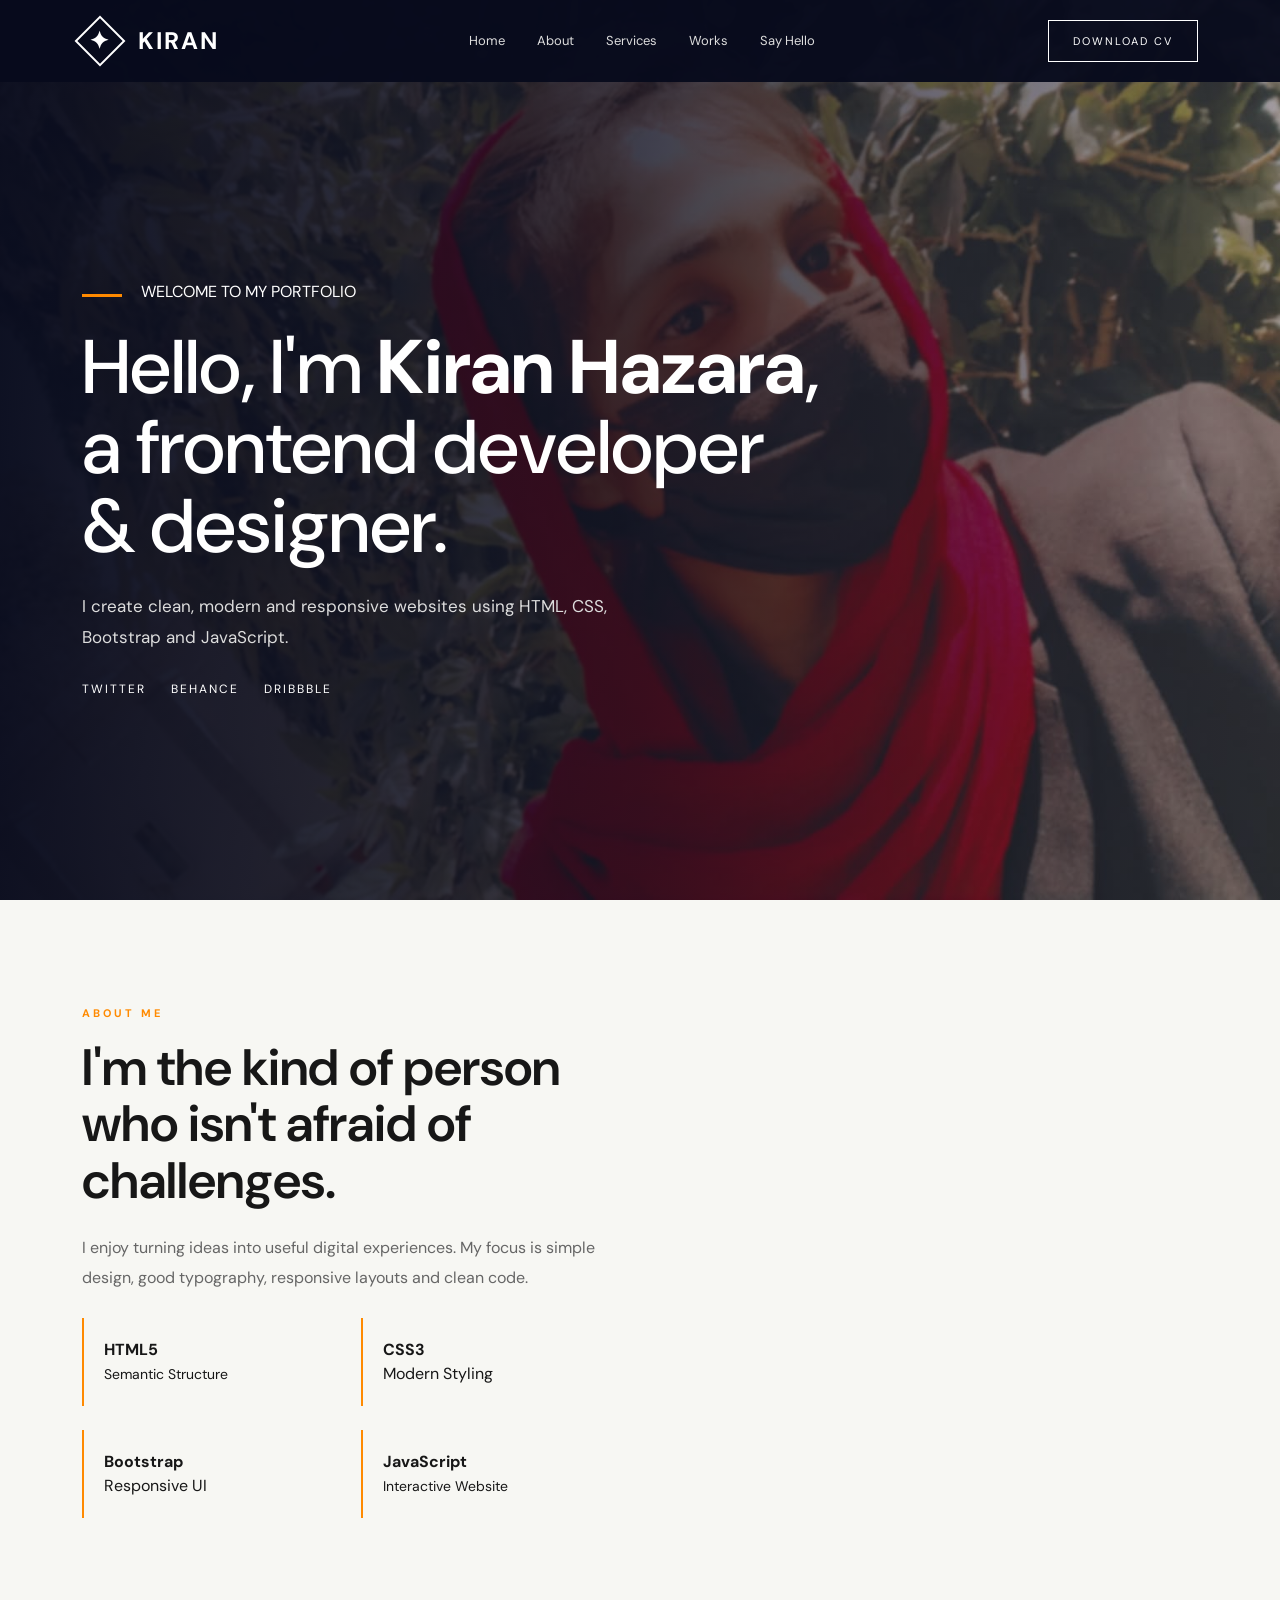
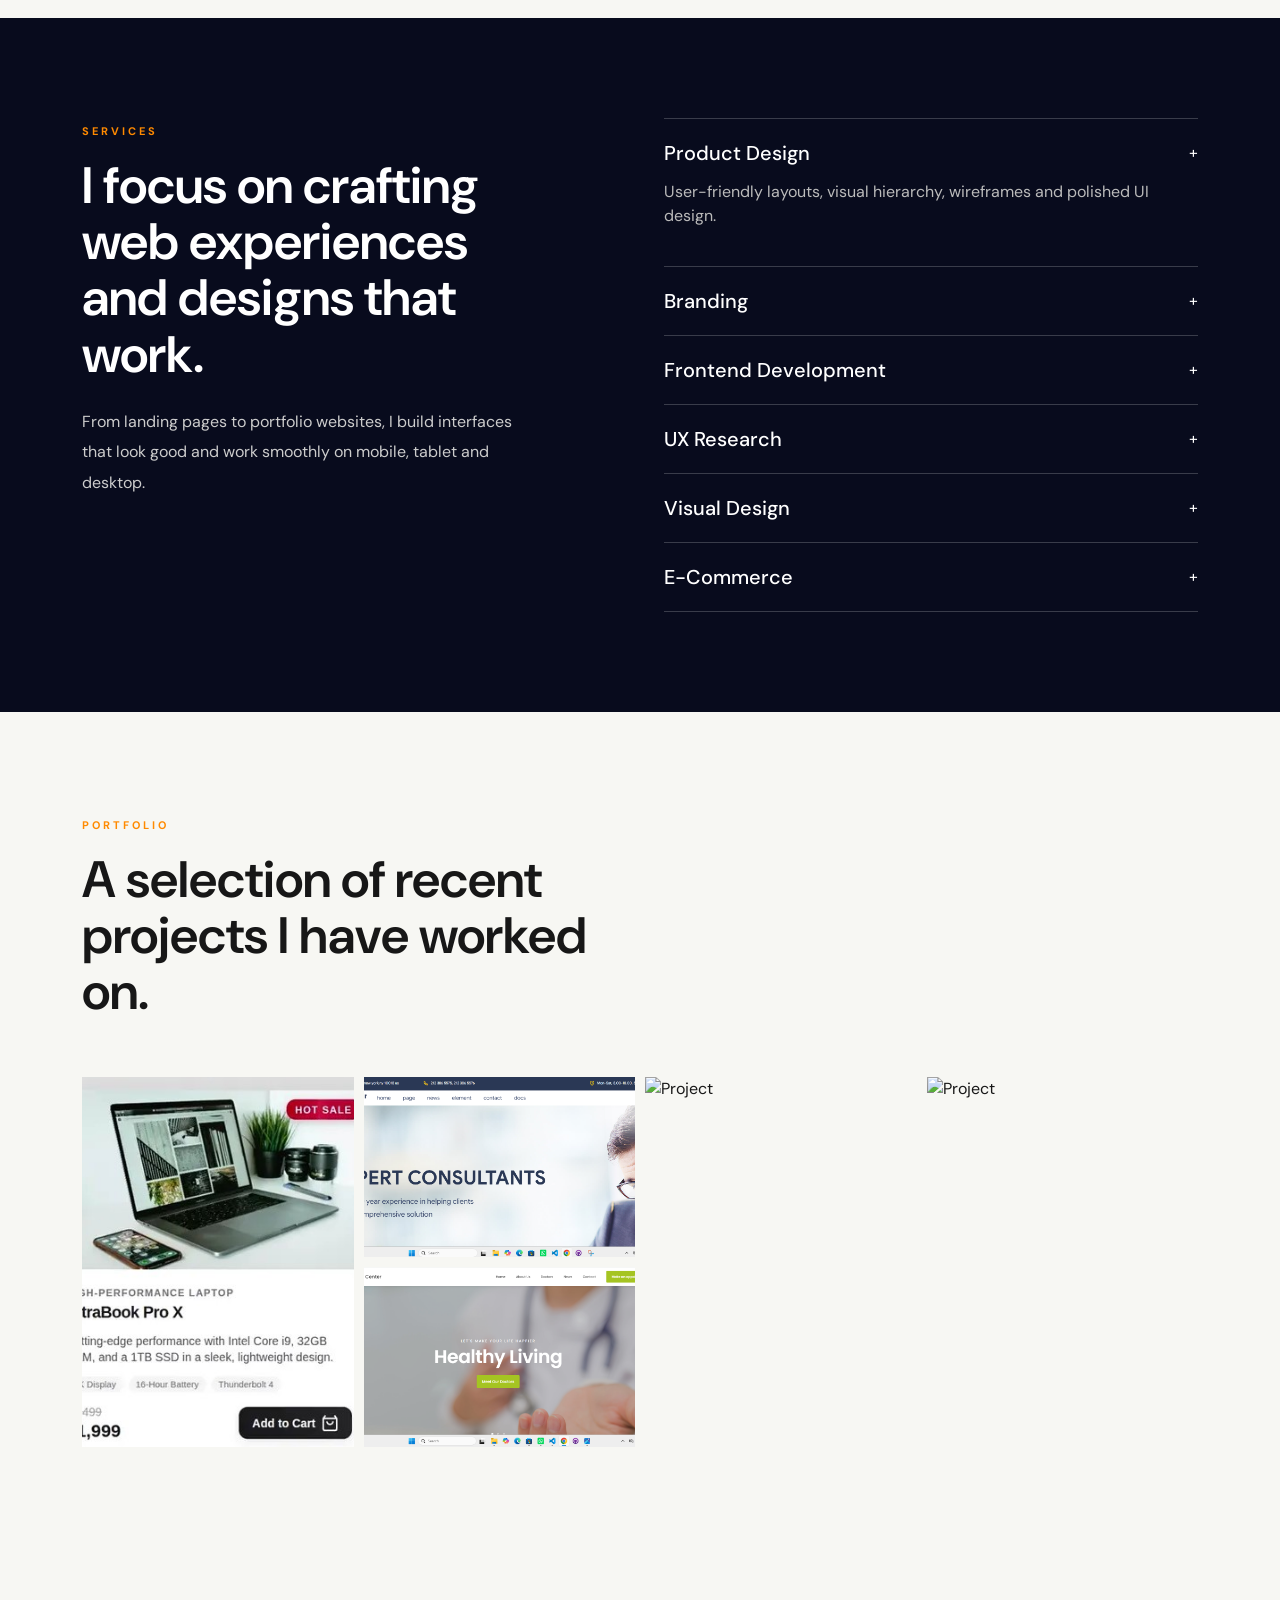
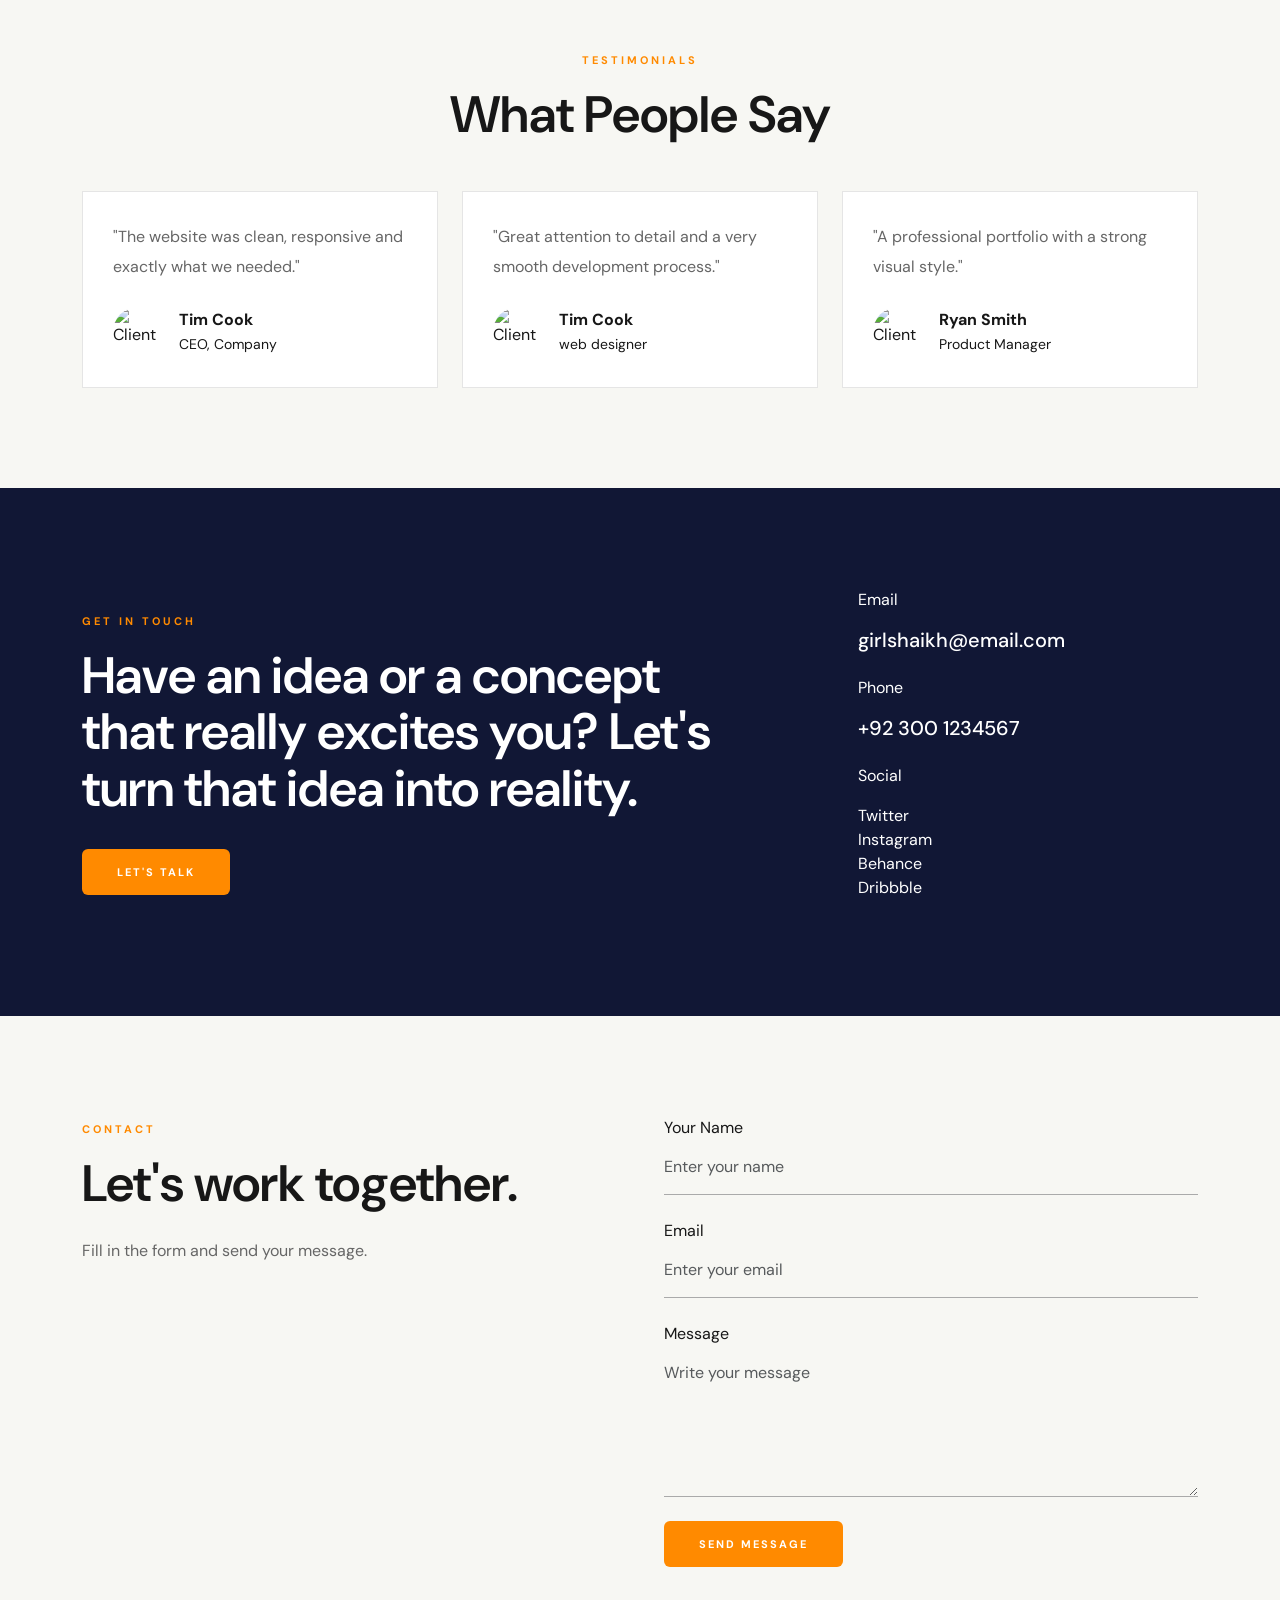
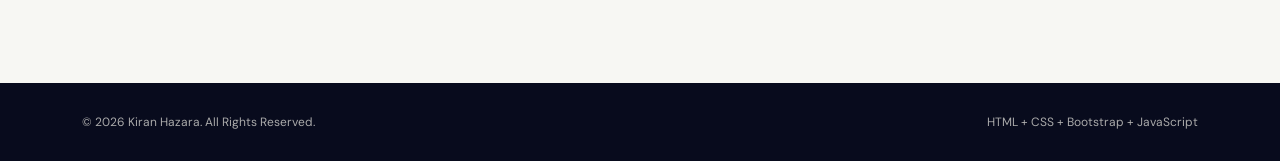
==== portfolio/index.html @ 3509eef3 "filestart" ====
<!DOCTYPE html>
<html lang="en">

<head>
    <meta charset="UTF-8">
    <meta name="viewport" content="width=device-width, initial-scale=1.0">

    <title>Ethos Portfolio</title>

    <!-- Bootstrap CSS -->
    <link rel="stylesheet" href="./bootstrap.min.css">
    <link rel="preconnect" href="https://fonts.googleapis.com">
    <link rel="preconnect" href="https://fonts.gstatic.com" crossorigin>
    <link href="https://fonts.googleapis.com/css2?family=DM+Sans:wght@400;500;600;700&display=swap" rel="stylesheet">
    <link rel="stylesheet" href="./style.css">

</head>

<body>

    <nav class="navbar navbar-expand-lg navbar-dark fixed-top">

        <div class="container">

            <a class="navbar-brand" href="#home">

                <span class="brand-mark">
                    <span>✦</span>
                </span>

                KIRAN

            </a>


            <button class="navbar-toggler" type="button" data-bs-toggle="collapse" data-bs-target="#navbarMenu">

                <span class="navbar-toggler-icon"></span>

            </button>


            <div class="collapse navbar-collapse" id="navbarMenu">

                <ul class="navbar-nav mx-auto">

                    <li class="nav-item">
                        <a class="nav-link" href="#home">
                            Home
                        </a>
                    </li>

                    <li class="nav-item">
                        <a class="nav-link" href="#about">
                            About
                        </a>
                    </li>

                    <li class="nav-item">
                        <a class="nav-link" href="#services">
                            Services
                        </a>
                    </li>

                    <li class="nav-item">
                        <a class="nav-link" href="#works">
                            Works
                        </a>
                    </li>

                    <li class="nav-item">
                        <a class="nav-link" href="#contact">
                            Say Hello
                        </a>
                    </li>

                </ul>


                <a href="#contact" class="nav-btn">
                    DOWNLOAD CV
                </a>

            </div>

        </div>

    </nav>

    <section id="home" class="hero">

        <div class="container hero-content">

            <div class="mb-4">

                <span class="hero-line"></span>

                <span>
                    WELCOME TO MY PORTFOLIO
                </span>

            </div>


            <h1>

                Hello, I'm
                <strong>Kiran Hazara</strong>,

                <br>

                a frontend developer

                <br>

                & designer.

            </h1>


            <p class="hero-text mt-4">

                I create clean, modern and responsive websites
                using HTML, CSS, Bootstrap and JavaScript.

            </p>


            <div class="social-links mt-4">

                <a href="#">
                    TWITTER
                </a>

                <a href="#">
                    BEHANCE
                </a>

                <a href="#">
                    DRIBBBLE
                </a>

            </div>

        </div>

    </section>

    <section id="about">

        <div class="container">

            <div class="row align-items-center g-5">


                <div class="col-lg-6">

                    <span class="small-title">
                        About Me
                    </span>


                    <h2 class="section-title mt-3">

                        I'm the kind of person
                        who isn't afraid of
                        challenges.

                    </h2>


                    <p class="section-text mt-4">

                        I enjoy turning ideas into useful
                        digital experiences. My focus is
                        simple design, good typography,
                        responsive layouts and clean code.

                    </p>


                    <div class="row mt-4">

                        <div class="col-6">

                            <div class="skill-box">

                                <strong>
                                    HTML5
                                </strong>

                                <br>

                                <small>
                                    Semantic Structure
                                </small>

                            </div>

                        </div>


                        <div class="col-6">

                            <div class="skill-box">

                                <strong>
                                    CSS3
                                </strong>

                                <br>

                                <span>
                                    Modern Styling
                                </span>

                            </div>

                        </div>


                        <div class="col-6 mt-4">

                            <div class="skill-box">

                                <strong>
                                    Bootstrap
                                </strong>

                                <br>

                                <span>
                                    Responsive UI
                                </span>

                            </div>

                        </div>


                        <div class="col-6 mt-4">

                            <div class="skill-box">

                                <strong>
                                    JavaScript
                                </strong>

                                <br>

                                <small>
                                    Interactive Website
                                </small>

                            </div>

                        </div>

                    </div>

                </div>


                <div class="col-lg-6">

                    <div class="about-image"></div>

                </div>

            </div>

        </div>

    </section>

    <section id="services" class="dark-section">

        <div class="container">

            <div class="row g-5">


                <div class="col-lg-5">

                    <span class="small-title">
                        Services
                    </span>


                    <h2 class="section-title mt-3">

                        I focus on crafting
                        web experiences
                        and designs that work.

                    </h2>


                    <p class="section-text mt-4">

                        From landing pages to portfolio
                        websites, I build interfaces that
                        look good and work smoothly on
                        mobile, tablet and desktop.

                    </p>

                </div>



                <div class="col-lg-6 offset-lg-1">

                    <div class="service-list">


                        <div class="service active">

                            <div class="d-flex justify-content-between">

                                <h5>
                                    Product Design
                                </h5>

                                <span>
                                    +
                                </span>

                            </div>


                            <p>

                                User-friendly layouts,
                                visual hierarchy,
                                wireframes and polished
                                UI design.

                            </p>

                        </div>



                        <div class="service">

                            <div class="d-flex justify-content-between">

                                <h5>
                                    Branding
                                </h5>

                                <span>
                                    +
                                </span>

                            </div>


                            <p>

                                Simple visual identity,
                                typography and design
                                systems.

                            </p>

                        </div>



                        <div class="service">

                            <div class="d-flex justify-content-between">

                                <h5>
                                    Frontend Development
                                </h5>

                                <span>
                                    +
                                </span>

                            </div>


                            <p>

                                Responsive websites using
                                HTML5, CSS3, Bootstrap
                                and JavaScript.

                            </p>

                        </div>



                        <div class="service">

                            <div class="d-flex justify-content-between">

                                <h5>
                                    UX Research
                                </h5>

                                <span>
                                    +
                                </span>

                            </div>


                            <p>

                                User-focused decisions
                                that make websites easier
                                to use.

                            </p>

                        </div>



                        <div class="service">

                            <div class="d-flex justify-content-between">

                                <h5>
                                    Visual Design
                                </h5>

                                <span>
                                    +
                                </span>

                            </div>


                            <p>

                                Modern layouts, typography,
                                spacing and visual details.

                            </p>

                        </div>



                        <div class="service">

                            <div class="d-flex justify-content-between">

                                <h5>
                                    E-Commerce
                                </h5>

                                <span>
                                    +
                                </span>

                            </div>


                            <p>

                                Clean product grids,
                                cards, buttons and
                                shopping interfaces.

                            </p>

                        </div>


                    </div>

                </div>

            </div>

        </div>

    </section>

    <section id="works">

        <div class="container">


            <div class="row mb-5">

                <div class="col-lg-6">

                    <span class="small-title">
                        Portfolio
                    </span>


                    <h2 class="section-title mt-3">

                        A selection of recent
                        projects I have worked on.

                    </h2>

                </div>

            </div>



            <div class="portfolio-grid">


                <div class="portfolio-item">

                    <img src="./images/laptop.jpg"
                        alt="Project">

                    <div class="portfolio-overlay">

                        <div>

                            <small>
                                WEB DESIGN
                            </small>

                        </div>

                    </div>

                </div>



                <div class="portfolio-item">

  <img src="./images/Screenshot 2026-08-10 004317.png" alt="Project">

                    <div class="portfolio-overlay">

                        <div>

                            <small>
                                  WEB DESIGN
                            </small>


                        </div>

                    </div>

                </div>



                <div class="portfolio-item">

                    <img src="https://images.unsplash.com/photo-1559028012-481c04fa702d?auto=format&fit=crop&w=900&q=85"
                        alt="Project">

                    <div class="portfolio-overlay">

                        <div>

                            <small>
                                 WEB DESIGN
                            </small>

                        </div>

                    </div>

                </div>



                <div class="portfolio-item">

                    <img src="https://images.unsplash.com/photo-1497215842964-222b430dc094?auto=format&fit=crop&w=900&q=85"
                        alt="Project">

                    <div class="portfolio-overlay">

                        <div>

                            <small>
                                DEVELOPMENT
                            </small>

                        </div>

                    </div>

                </div>



                <div class="portfolio-item">

                    <img src="./images/Screenshot 2026-08-10 002126.png"
                        alt="Project">

                    <div class="portfolio-overlay">

                        <div>

                            <small>
                                PRODUCT DESIGN
                            </small>

                        </div>

                    </div>

                </div>


            </div>

        </div>

    </section>


    <section>

        <div class="container">

            <div class="text-center mb-5">

                <span class="small-title">
                    Testimonials
                </span>

                <h2 class="section-title mt-3">
                    What People Say
                </h2>

            </div>


            <div class="row g-4">


                <div class="col-lg-4">

                    <div class="testimonial">

                        <p class="section-text">

                            "The website was clean,
                            responsive and exactly
                            what we needed."

                        </p>


                        <div class="d-flex align-items-center gap-3 mt-4">

                            <img class="avatar" src="https://i.pravatar.cc/100?img=12" alt="Client">

                            <div>

                                <strong>
                                    Tim Cook
                                </strong>

                                <br>

                                <small>
                                    CEO, Company
                                </small>

                            </div>

                        </div>

                    </div>

                </div>



                <div class="col-lg-4">

                    <div class="testimonial">

                        <p class="section-text">

                            "Great attention to
                            detail and a very smooth
                            development process."

                        </p>


                        <div class="d-flex align-items-center gap-3 mt-4">

                            <img class="avatar" src="https://i.pravatar.cc/100?img=32" alt="Client">

                            <div>

                                <strong>
                                    Tim Cook
                                </strong>

                                <br>

                                <small>
                                    web designer
                                </small>

                            </div>

                        </div>

                    </div>

                </div>



                <div class="col-lg-4">

                    <div class="testimonial">

                        <p class="section-text">

                            "A professional portfolio
                            with a strong visual style."

                        </p>


                        <div class="d-flex align-items-center gap-3 mt-4">

                            <img class="avatar" src="https://i.pravatar.cc/100?img=45" alt="Client">

                            <div>

                                <strong>
                                    Ryan Smith
                                </strong>

                                <br>

                                <small>
                                    Product Manager
                                </small>

                            </div>

                        </div>

                    </div>

                </div>


            </div>

        </div>

    </section>


    <section class="cta">

        <div class="container">

            <div class="row align-items-center g-5">


                <div class="col-lg-7">

                    <span class="small-title">
                        Get In Touch
                    </span>


                    <h2 class="section-title mt-3">

                        Have an idea or a concept
                        that really excites you?

                        Let's turn that idea
                        into reality.

                    </h2>


                    <a href="#contact" class="btn orange-btn mt-4">

                        LET'S TALK

                    </a>

                </div>



                <div class="col-lg-4 offset-lg-1">

                    <p>
                        Email
                    </p>

                    <h5>
                        girlshaikh@email.com
                    </h5>


                    <p class="mt-4">
                        Phone
                    </p>

                    <h5>
                        +92 300 1234567
                    </h5>


                    <p class="mt-4">
                        Social
                    </p>

                    <p>
                        Twitter
                        <br>
                        Instagram
                        <br>
                        Behance
                        <br>
                        Dribbble
                    </p>

                </div>

            </div>

        </div>

    </section>

    <section id="contact">

        <div class="container">

            <div class="row g-5">


                <div class="col-lg-5">

                    <span class="small-title">
                        Contact
                    </span>


                    <h2 class="section-title mt-3">

                        Let's work together.

                    </h2>


                    <p class="section-text mt-4">

                        Fill in the form and
                        send your message.

                    </p>

                </div>



                <div class="col-lg-6 offset-lg-1">


                    <form id="contactForm">


                        <div class="mb-4">

                            <label>
                                Your Name
                            </label>

                            <input type="text" class="form-control" placeholder="Enter your name" required>

                        </div>



                        <div class="mb-4">

                            <label>
                                Email
                            </label>

                            <input type="email" class="form-control" placeholder="Enter your email" required>

                        </div>



                        <div class="mb-4">

                            <label>
                                Message
                            </label>

                            <textarea class="form-control" rows="5" placeholder="Write your message"
                                required></textarea>

                        </div>



                        <button type="submit" class="btn orange-btn">

                            SEND MESSAGE

                        </button>


                        <div id="formMessage" class="mt-3"></div>


                    </form>

                </div>


            </div>

        </div>

    </section>

    <footer>

        <div class="container">

            <div class="d-flex
                    flex-column
                    flex-md-row
                    justify-content-between
                    gap-2">

                <span>
                    © 2026 Kiran Hazara.
                    All Rights Reserved.
                </span>

                <span>
                    HTML + CSS + Bootstrap + JavaScript
                </span>

            </div>

        </div>

    </footer>
    <button id="topButton">
        ↑
    </button>

    <script src="./bootstrap.bundle.js"></script>
</body>

</html>
---- portfolio/style.css ----
html {
            scroll-behavior: smooth;
        }

        body {
            font-family: "DM Sans", sans-serif;
            background: #f7f7f3;
            color: #171717;
        }

        a {
            text-decoration: none;
        }

        img {
            max-width: 100%;
            display: block;
        }

        :root {
            --dark: #080b1d;
            --dark2: #111735;
            --light: #f7f7f3;
            --orange: #ff8a00;
        }

        .navbar {
            background: rgba(8, 11, 29, 0.96);
            padding: 18px 0;
        }

        .navbar-brand {
            color: white !important;
            font-size: 24px;
            font-weight: 700;
            letter-spacing: 2px;
        }

        .brand-mark {
            width: 36px;
            height: 36px;
            border: 2px solid white;
            display: inline-flex;
            align-items: center;
            justify-content: center;
            transform: rotate(45deg);
            margin-right: 12px;
        }

        .brand-mark span {
            transform: rotate(-45deg);
        }

        .nav-link {
            color: #ddd !important;
            font-size: 13px;
            margin: 0 8px;
            transition: 0.3s;
        }

        .nav-link:hover {
            color: var(--orange) !important;
        }

        .nav-btn {
            border: 1px solid white;
            color: white;
            padding: 12px 24px;
            font-size: 11px;
            letter-spacing: 2px;
        }

        .nav-btn:hover {
            background: white;
            color: black;
        }

        .hero {
            min-height: 100vh;

            background:
                linear-gradient(
                    90deg,
                    rgba(8, 11, 29, 0.97),
                    rgba(8, 11, 29, 0.75),
                    rgba(8, 11, 29, 0.30)
                ),
                url("./images/back.jpg");

            background-size: cover;
            background-position: center;

            display: flex;
            align-items: center;

            color: white;
        }

        .hero-content {
            padding-top: 80px;
        }

        .hero-line {
            width: 40px;
            height: 3px;
            background: var(--orange);
            display: inline-block;
            margin-right: 15px;
        }

        .hero h1 {
            font-size: clamp(42px, 6vw, 76px);
            line-height: 1.05;
            font-weight: 500;
        }

        .hero h1 strong {
            font-weight: 700;
        }

        .hero-text {
            max-width: 600px;
            color: #ddd;
            line-height: 1.8;
            font-size: 17px;
        }

        .social-links a {
            color: white;
            font-size: 12px;
            letter-spacing: 2px;
            margin-right: 20px;
        }

        .social-links a:hover {
            color: var(--orange);
        }

        section {
            padding: 100px 0;
        }

        .small-title {
            color: var(--orange);
            text-transform: uppercase;
            letter-spacing: 3px;
            font-size: 11px;
            font-weight: 700;
        }

        .section-title {
            font-size: clamp(35px, 4vw, 55px);
            line-height: 1.1;
            font-weight: 600;
        }

        .section-text {
            color: #666;
            line-height: 1.9;
        }

        .dark-section {
            background: var(--dark);
            color: white;
        }

        .dark-section .section-text {
            color: #ccc;
        }

        .about-image {
            min-height: 430px;

            background:
                url("./images/cute.jpg");

            background-size: cover;
            background-position: normal;
        }

        .skill-box {
            padding: 20px;
            border-left: 2px solid var(--orange);
        }

        .service-list {
            border-top: 1px solid rgba(255,255,255,0.2);
        }

        .service {
            padding: 22px 0;
            border-bottom: 1px solid rgba(255,255,255,0.2);
            cursor: pointer;
        }

        .service h5 {
            margin: 0;
        }

        .service p {
            display: none;
            color: #bbb;
            max-width: 600px;
            margin-top: 15px;
        }

        .service.active p {
            display: block;
        }

        .portfolio-grid {
            display: grid;
            grid-template-columns: repeat(4, 1fr);
            grid-auto-rows: 180px;
            gap: 10px;
        }

        .portfolio-item {
            position: relative;
            overflow: hidden;
            cursor: pointer;
        }

        .portfolio-item img {
            width: 100%;
            height: 100%;
            object-fit: cover;
            transition: 0.5s;
        }

        .portfolio-item:hover img {
            transform: scale(1.08);
        }

        .portfolio-overlay {
            position: absolute;
            inset: 0;
            background: rgba(8, 11, 29, 0.8);

            display: flex;
            align-items: flex-end;

            padding: 20px;

            color: white;

            opacity: 0;
            transition: 0.3s;
        }

        .portfolio-item:hover .portfolio-overlay {
            opacity: 1;
        }

        .portfolio-item:nth-child(1) {
            grid-row: span 2;
        }

        .portfolio-item:nth-child(4) {
            grid-row: span 2;
        }

        .testimonial {
            background: white;
            padding: 30px;
            height: 100%;
            border: 1px solid #e5e5e5;
        }

        .avatar {
            width: 50px;
            height: 50px;
            border-radius: 50%;
            object-fit: cover;
        }

        .cta {
            background: var(--dark2);
            color: white;
        }

        .orange-btn {
            background: var(--orange);
            color: white;
            border: none;

            padding: 15px 35px;

            letter-spacing: 2px;
            font-size: 11px;
            font-weight: 700;
        }

        .orange-btn:hover {
            background: #ff9d2e;
            color: white;
        }

        .form-control {
            border: none;
            border-bottom: 1px solid #aaa;
            border-radius: 0;

            background: transparent;

            padding: 15px 0;

            box-shadow: none !important;
        }

        .form-control:focus {
            border-color: var(--orange);
        }

        footer {
            background: var(--dark);
            color: #aaa;
            padding: 30px 0;
            font-size: 12px;
        }

        #topButton {
            position: fixed;

            right: 25px;
            bottom: 25px;

            width: 45px;
            height: 45px;

            border: none;
            border-radius: 50%;

            background: var(--orange);
            color: white;

            display: none;

            z-index: 999;
        }


        @media (max-width: 991px) {

            .portfolio-grid {
                grid-template-columns: repeat(2, 1fr);
            }

        }


        @media (max-width: 575px) {

            section {
                padding: 70px 0;
            }

            .hero h1 {
                font-size: 43px;
            }

            .hero-text {
                font-size: 15px;
            }

            .portfolio-grid {
                grid-template-columns: 1fr;
                grid-auto-rows: 250px;
            }

            .portfolio-item:nth-child(1),
            .portfolio-item:nth-child(4) {
                grid-row: span 1;
            }

            .about-image {
                min-height: 320px;
            }

        }
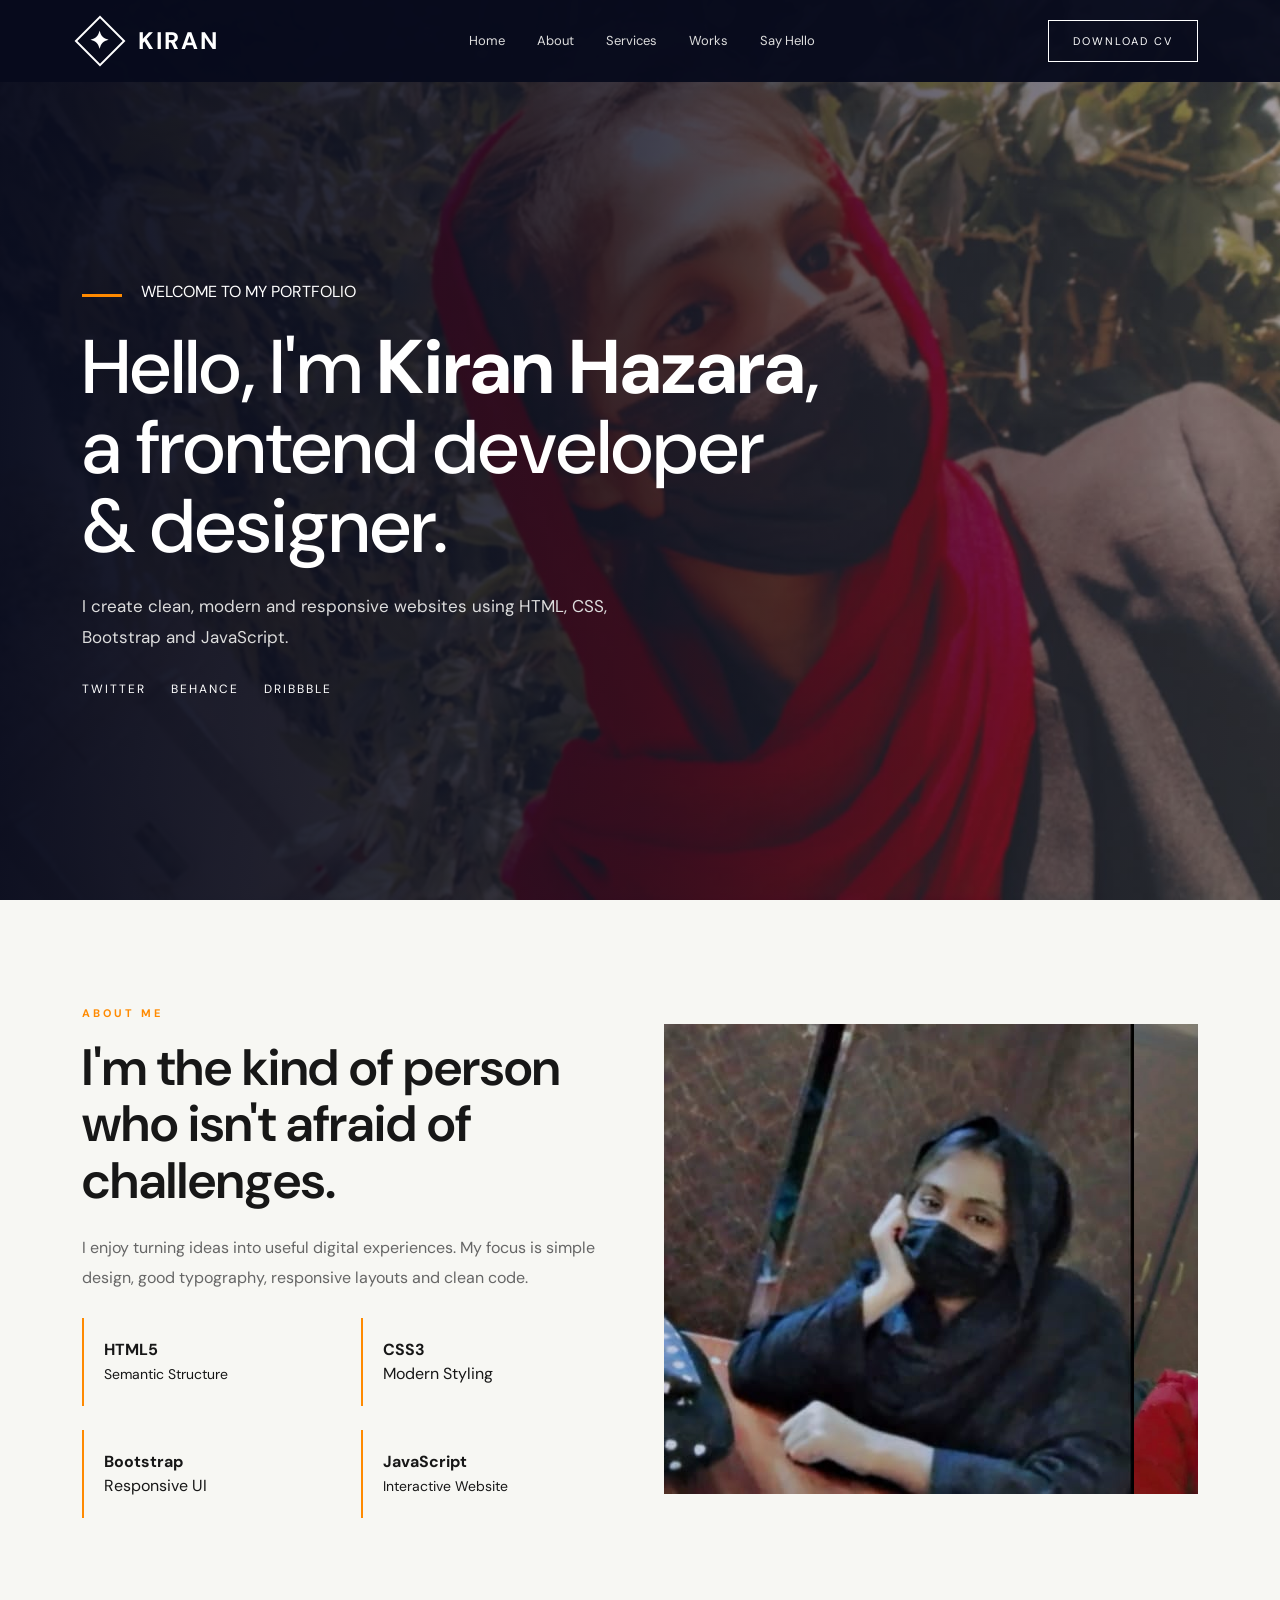
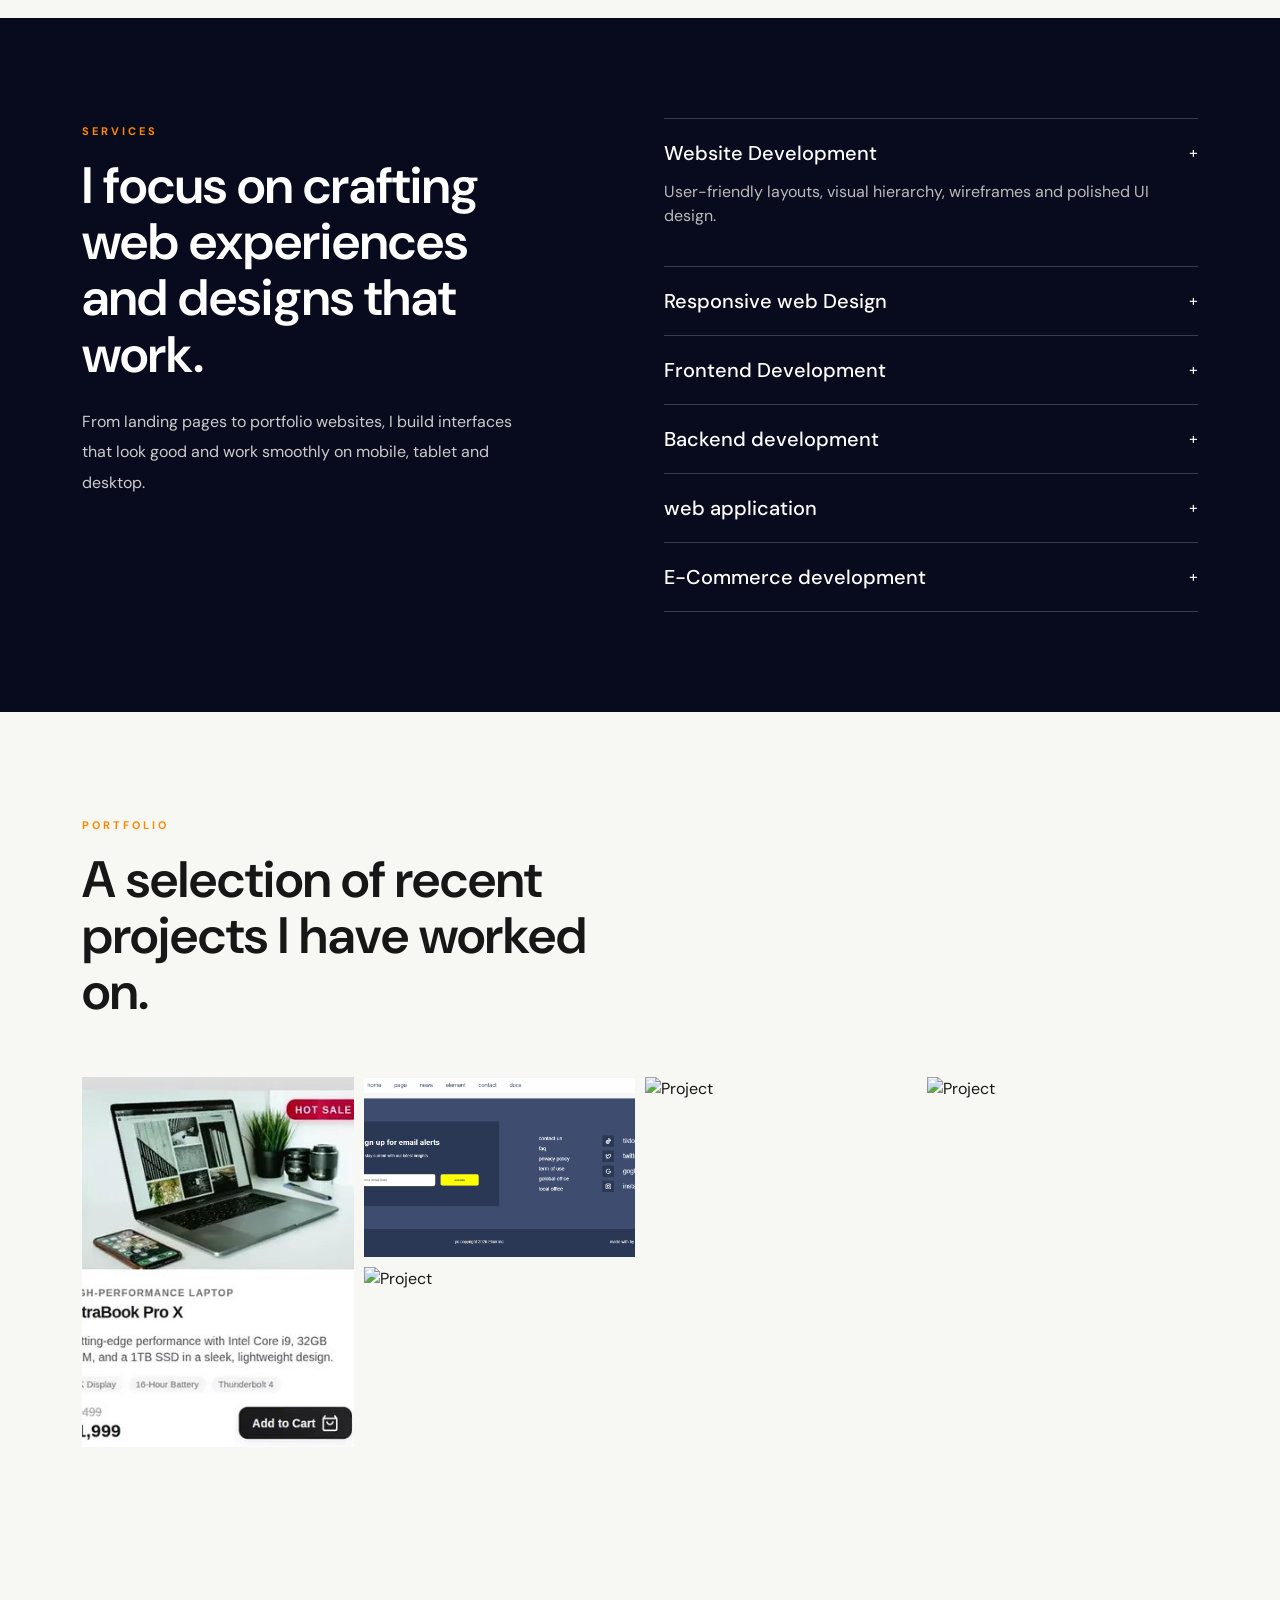
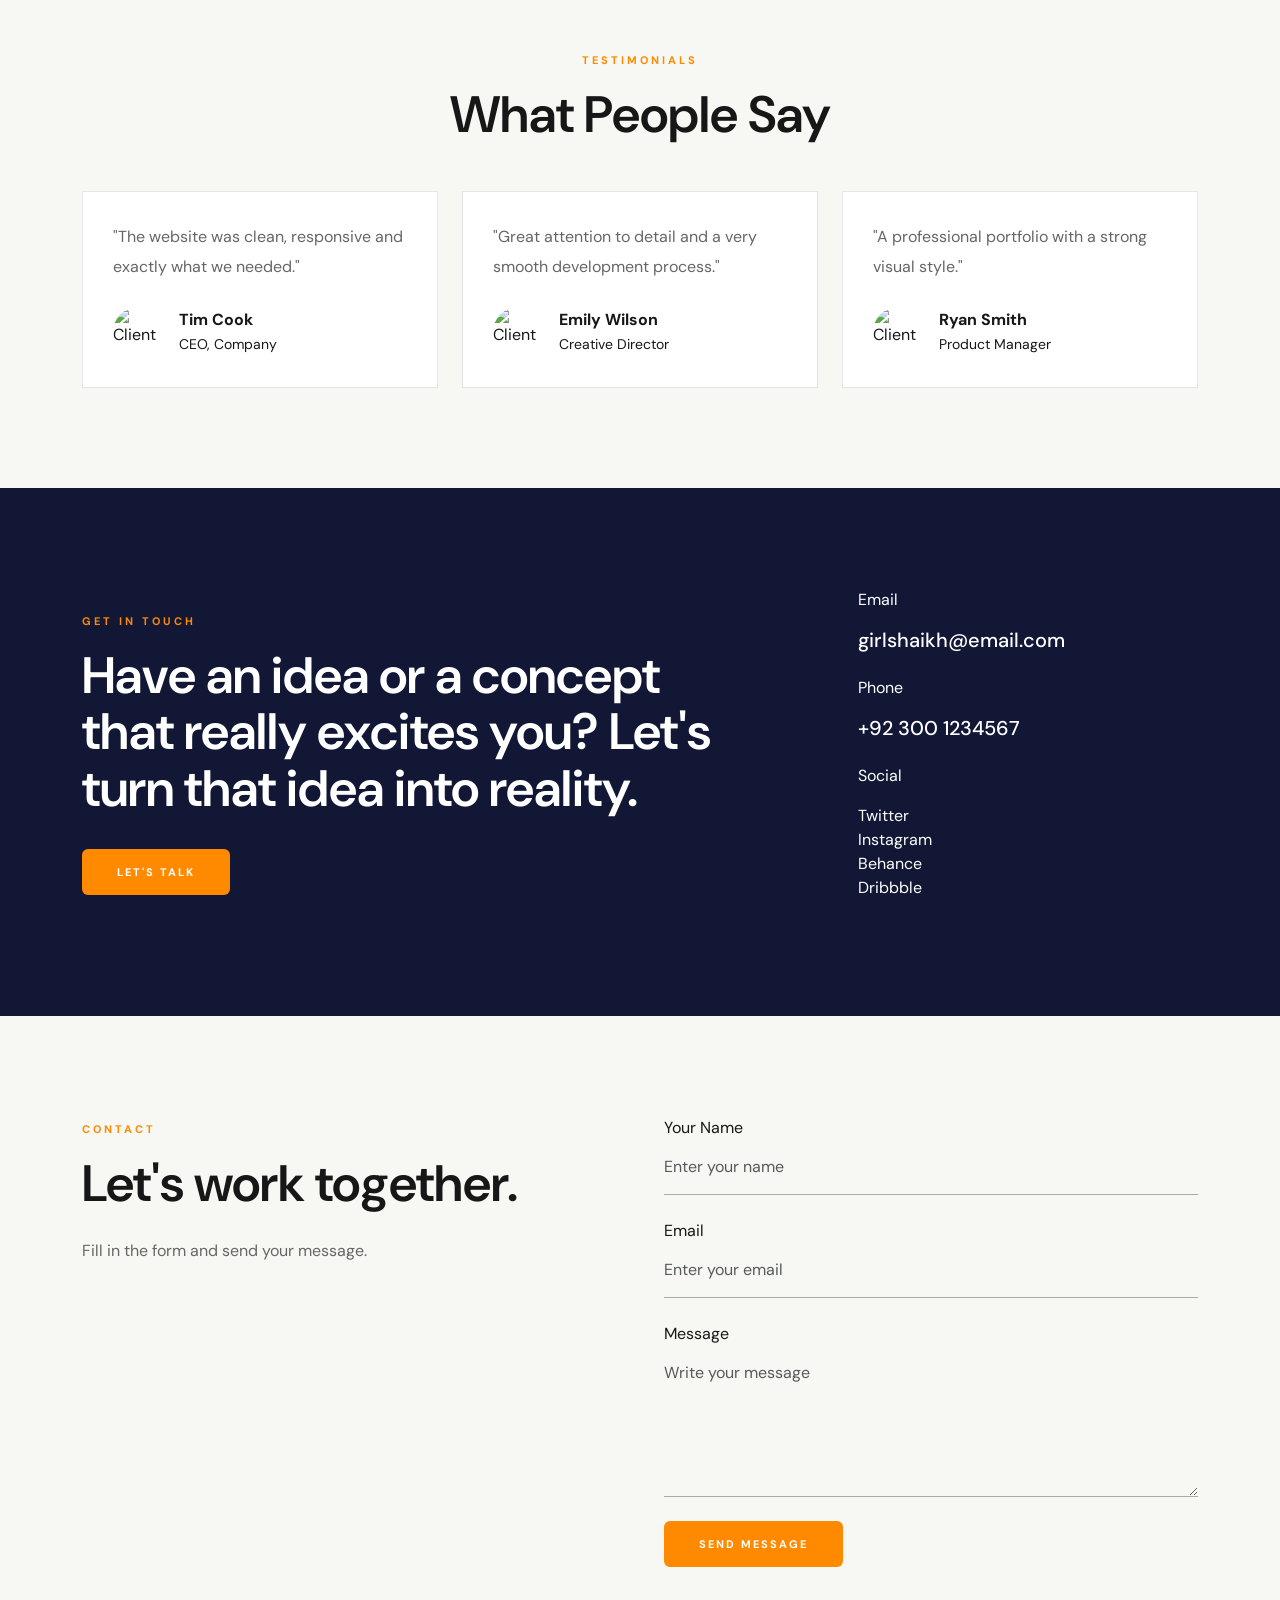
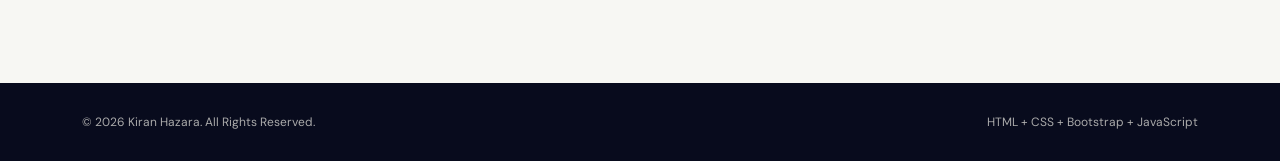
==== commit 3986eb96: "filetogo" ====
--- a/portfolio/index.html
+++ b/portfolio/index.html
@@ -263,7 +263,9 @@
 
                 <div class="col-lg-6">
 
-                    <div class="about-image"></div>
+                    <div class="about-image">
+                        <img src="./images/WhatsApp Image 2026-08-09 at 5.09.34 AM.jpeg" alt="">
+                    </div>
 
                 </div>
 
@@ -319,7 +321,7 @@
                             <div class="d-flex justify-content-between">
 
                                 <h5>
-                                    Product Design
+                                    Website Development
                                 </h5>
 
                                 <span>
@@ -347,7 +349,7 @@
                             <div class="d-flex justify-content-between">
 
                                 <h5>
-                                    Branding
+                                    Responsive web Design
                                 </h5>
 
                                 <span>
@@ -401,7 +403,7 @@
                             <div class="d-flex justify-content-between">
 
                                 <h5>
-                                    UX Research
+                                    Backend development
                                 </h5>
 
                                 <span>
@@ -428,7 +430,7 @@
                             <div class="d-flex justify-content-between">
 
                                 <h5>
-                                    Visual Design
+                                    web application
                                 </h5>
 
                                 <span>
@@ -454,7 +456,7 @@
                             <div class="d-flex justify-content-between">
 
                                 <h5>
-                                    E-Commerce
+                                    E-Commerce development
                                 </h5>
 
                                 <span>
@@ -528,6 +530,10 @@
                                 WEB DESIGN
                             </small>
 
+                            <h5>
+                                Creative Building
+                            </h5>
+
                         </div>
 
                     </div>
@@ -538,16 +544,19 @@
 
                 <div class="portfolio-item">
 
-  <img src="./images/Screenshot 2026-08-10 004317.png" alt="Project">
+  <img src="./images/Screenshot 2026-08-10 000541.png" alt="Project">
 
                     <div class="portfolio-overlay">
 
                         <div>
 
                             <small>
-                                  WEB DESIGN
+                                BRANDING
                             </small>
 
+                            <h5>
+                                Modern Architecture
+                            </h5>
 
                         </div>
 
@@ -567,8 +576,12 @@
                         <div>
 
                             <small>
-                                 WEB DESIGN
+                                UI DESIGN
                             </small>
+
+                            <h5>
+                                Digital Product
+                            </h5>
 
                         </div>
 
@@ -591,6 +604,10 @@
                                 DEVELOPMENT
                             </small>
 
+                            <h5>
+                                Creative Studio
+                            </h5>
+
                         </div>
 
                     </div>
@@ -601,7 +618,7 @@
 
                 <div class="portfolio-item">
 
-                    <img src="./images/Screenshot 2026-08-10 002126.png"
+                    <img src="https://images.unsplash.com/photo-1497366811353-6870744d04b2?auto=format&fit=crop&w=900&q=85"
                         alt="Project">
 
                     <div class="portfolio-overlay">
@@ -612,6 +629,10 @@
                                 PRODUCT DESIGN
                             </small>
 
+                            <h5>
+                                Minimal Workspace
+                            </h5>
+
                         </div>
 
                     </div>
@@ -705,13 +726,13 @@
                             <div>
 
                                 <strong>
-                                    Tim Cook
+                                    Emily Wilson
                                 </strong>
 
                                 <br>
 
                                 <small>
-                                    web designer
+                                    Creative Director
                                 </small>
 
                             </div>
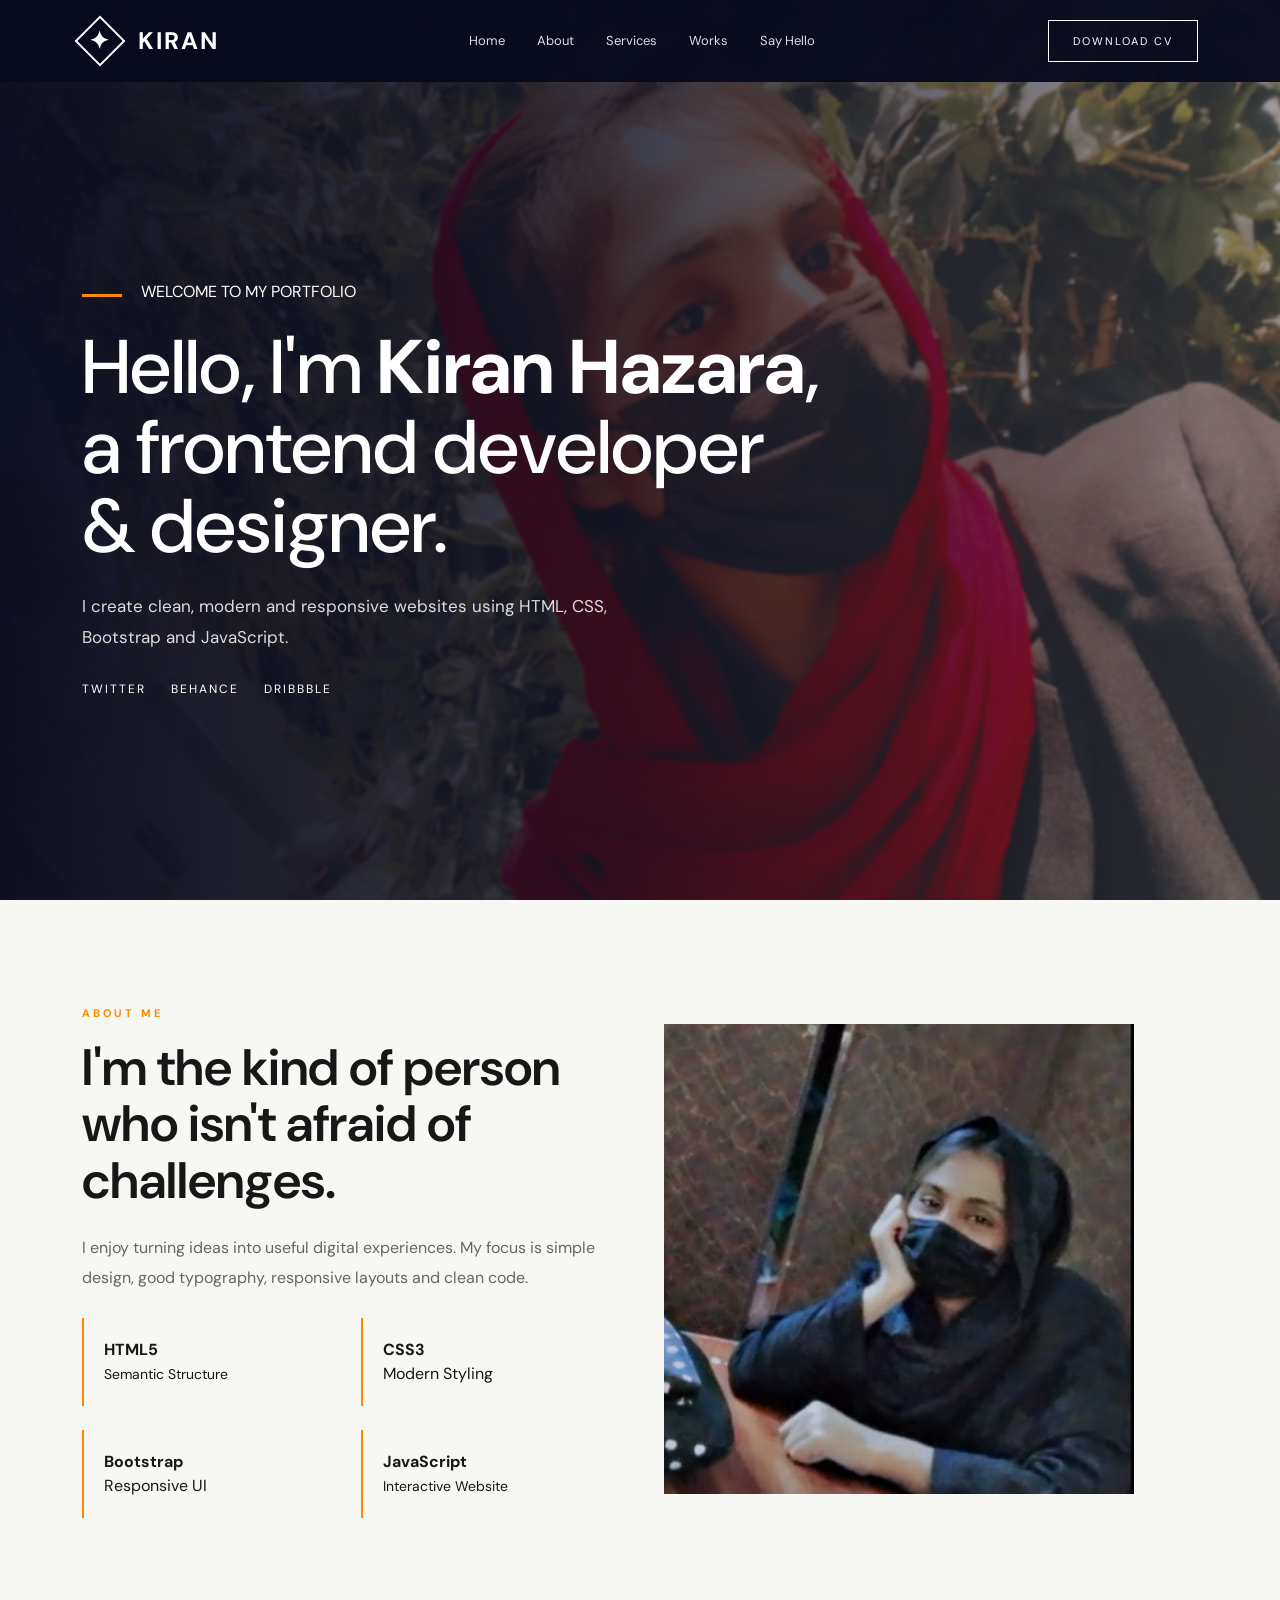
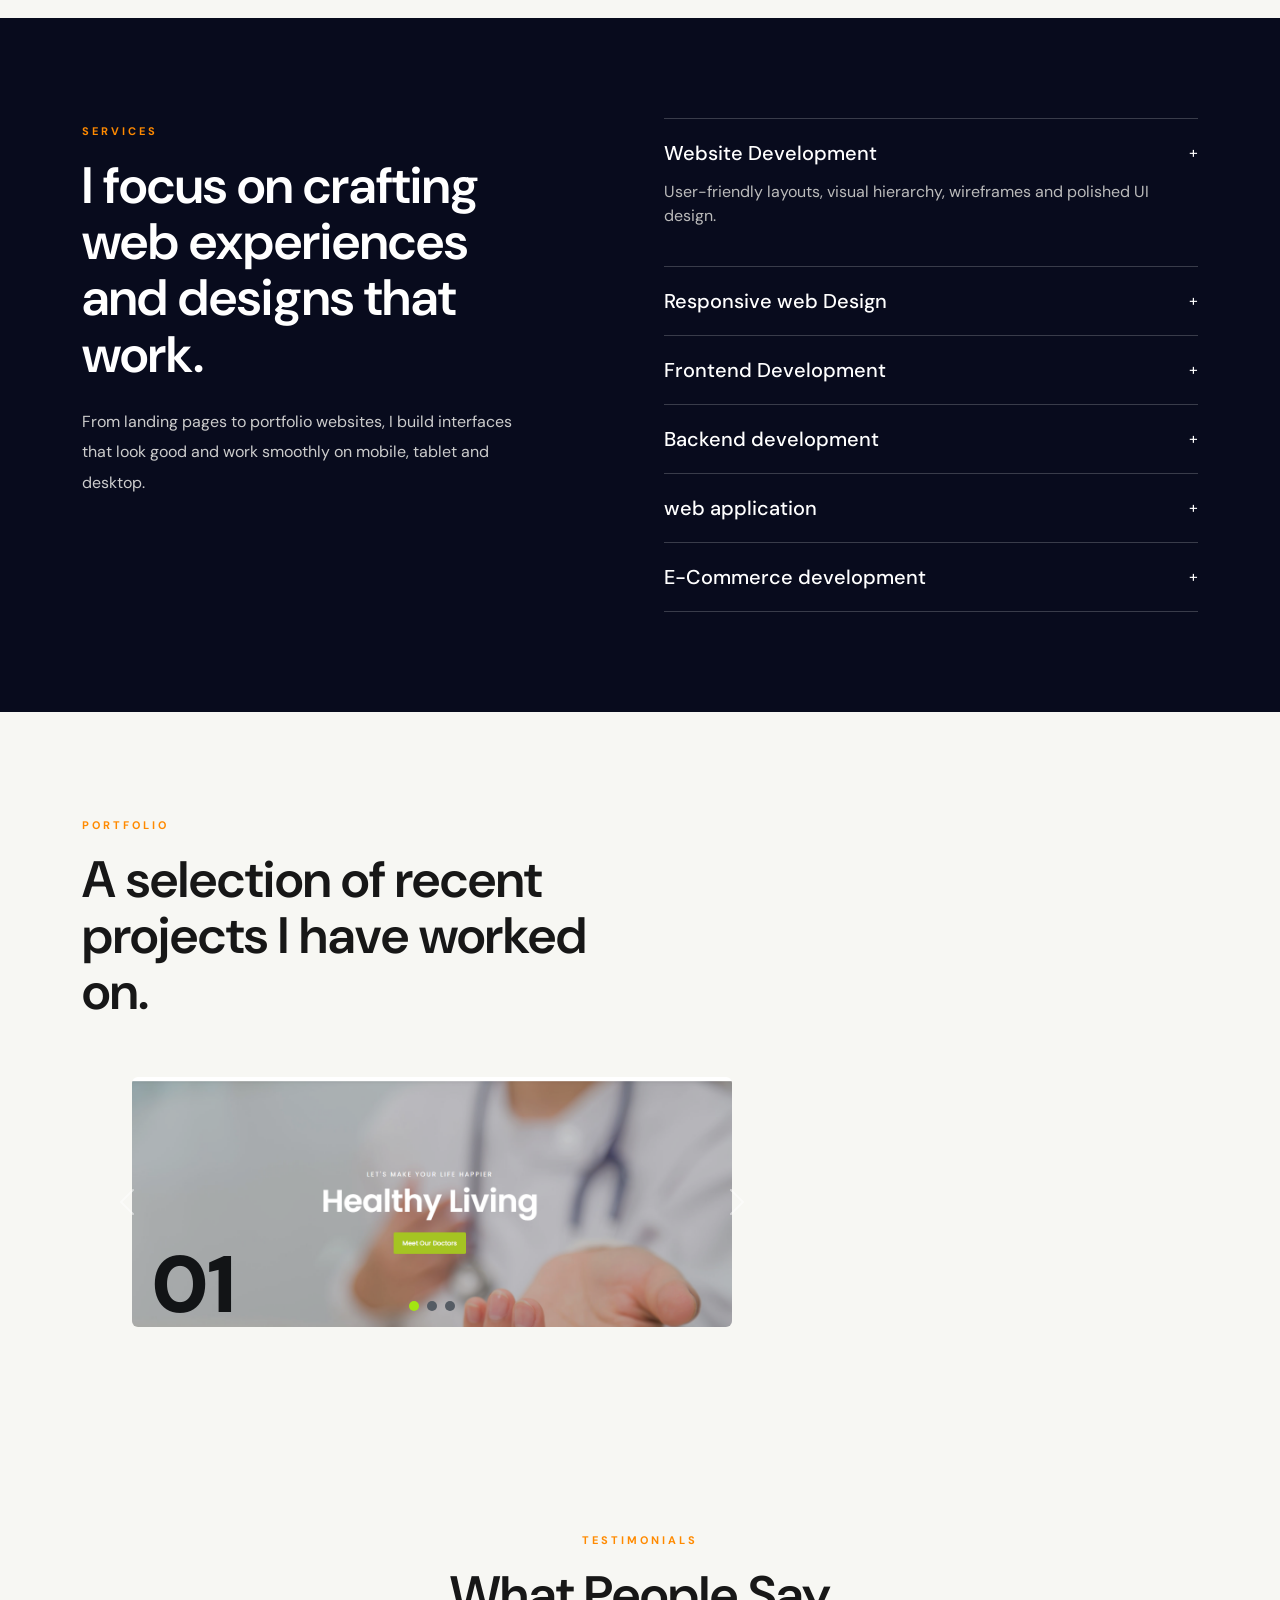
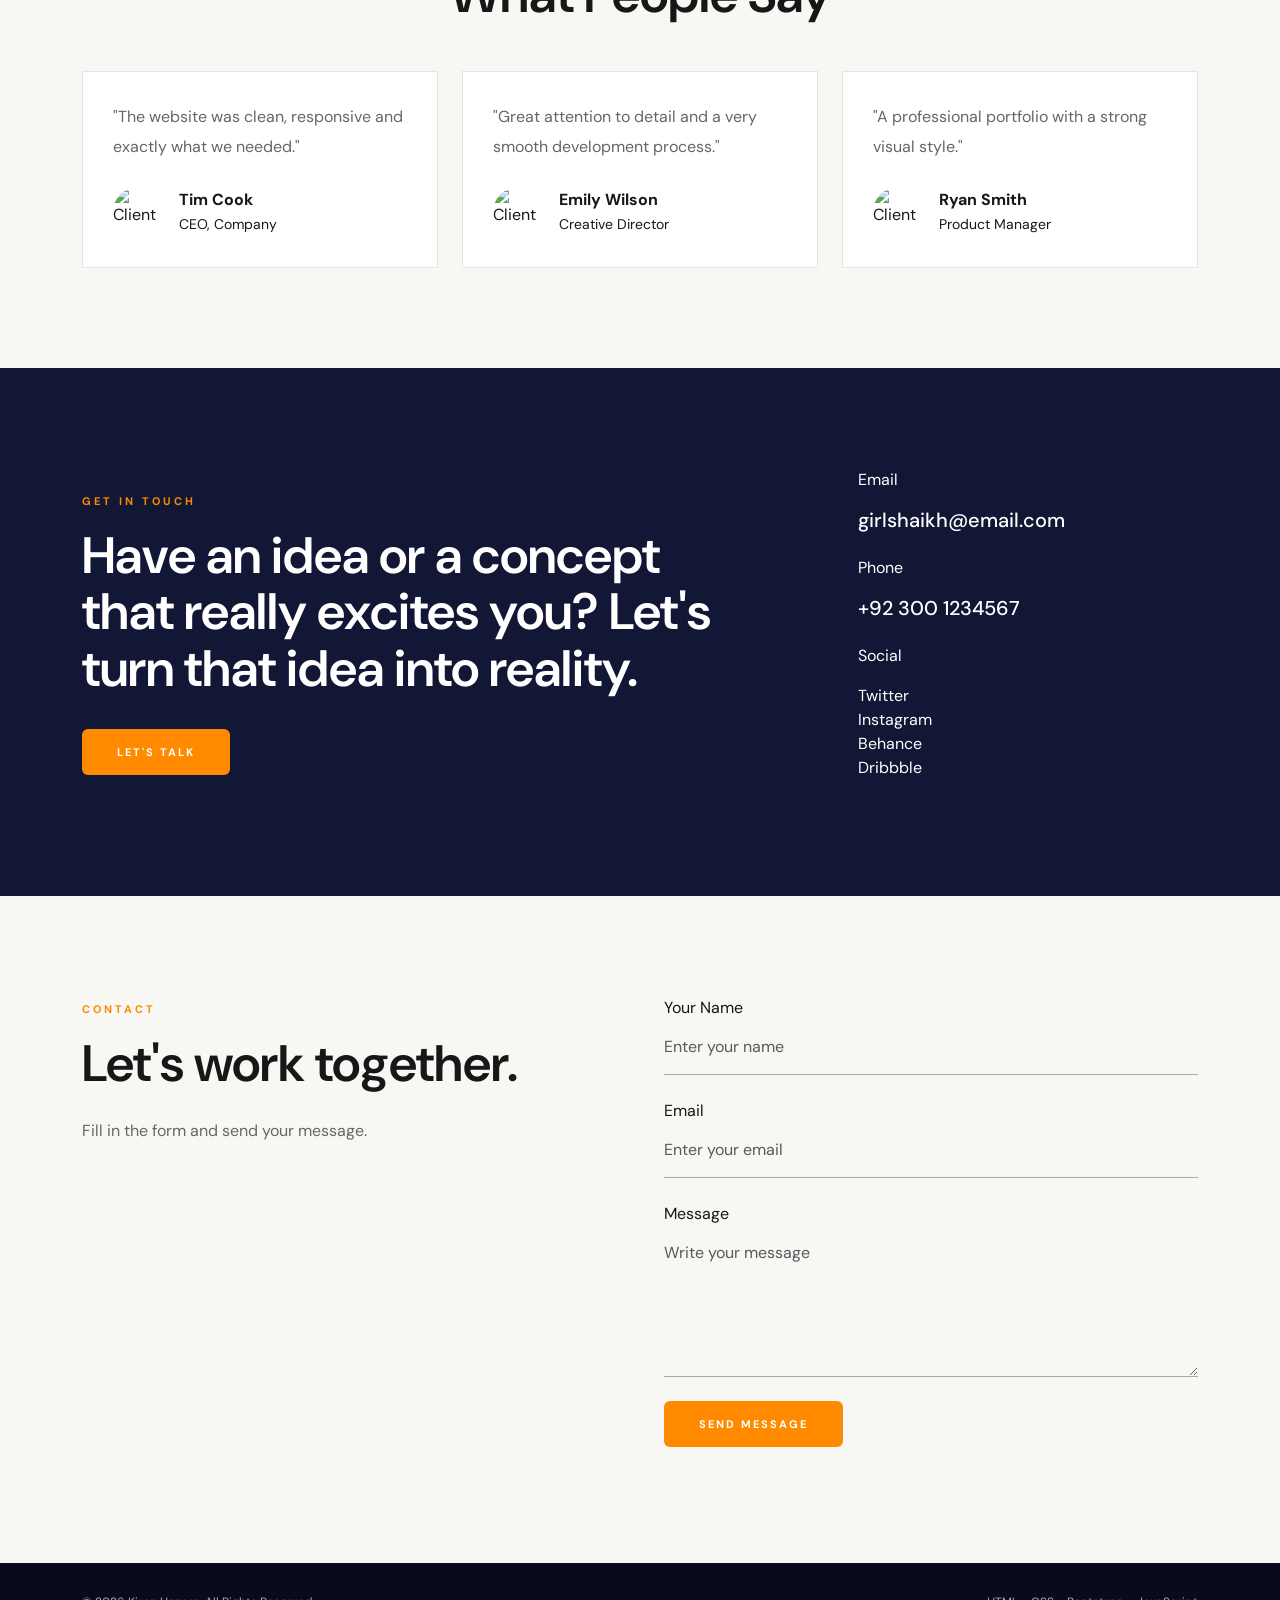
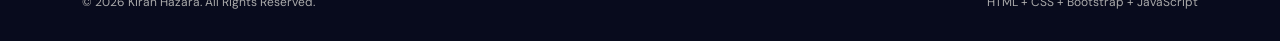
==== commit e4b38530: "saved saved" ====
--- a/portfolio/index.html
+++ b/portfolio/index.html
@@ -177,8 +177,6 @@
                         responsive layouts and clean code.
 
                     </p>
-
-
                     <div class="row mt-4">
 
                         <div class="col-6">
@@ -514,134 +512,55 @@
 
 
 
-            <div class="portfolio-grid">
-
-
-                <div class="portfolio-item">
-
-                    <img src="./images/laptop.jpg"
-                        alt="Project">
-
-                    <div class="portfolio-overlay">
-
-                        <div>
-
-                            <small>
-                                WEB DESIGN
-                            </small>
-
-                            <h5>
-                                Creative Building
-                            </h5>
-
-                        </div>
-
-                    </div>
-
-                </div>
-
-
-
-                <div class="portfolio-item">
-
-  <img src="./images/Screenshot 2026-08-10 000541.png" alt="Project">
-
-                    <div class="portfolio-overlay">
-
-                        <div>
-
-                            <small>
-                                BRANDING
-                            </small>
-
-                            <h5>
-                                Modern Architecture
-                            </h5>
-
-                        </div>
-
-                    </div>
-
-                </div>
-
-
-
-                <div class="portfolio-item">
-
-                    <img src="https://images.unsplash.com/photo-1559028012-481c04fa702d?auto=format&fit=crop&w=900&q=85"
-                        alt="Project">
-
-                    <div class="portfolio-overlay">
-
-                        <div>
-
-                            <small>
-                                UI DESIGN
-                            </small>
-
-                            <h5>
-                                Digital Product
-                            </h5>
-
-                        </div>
-
-                    </div>
-
-                </div>
-
-
-
-                <div class="portfolio-item">
-
-                    <img src="https://images.unsplash.com/photo-1497215842964-222b430dc094?auto=format&fit=crop&w=900&q=85"
-                        alt="Project">
-
-                    <div class="portfolio-overlay">
-
-                        <div>
-
-                            <small>
-                                DEVELOPMENT
-                            </small>
-
-                            <h5>
-                                Creative Studio
-                            </h5>
-
-                        </div>
-
-                    </div>
-
-                </div>
-
-
-
-                <div class="portfolio-item">
-
-                    <img src="https://images.unsplash.com/photo-1497366811353-6870744d04b2?auto=format&fit=crop&w=900&q=85"
-                        alt="Project">
-
-                    <div class="portfolio-overlay">
-
-                        <div>
-
-                            <small>
-                                PRODUCT DESIGN
-                            </small>
-
-                            <h5>
-                                Minimal Workspace
-                            </h5>
-
-                        </div>
-
-                    </div>
-
-                </div>
-
-
-            </div>
-
+            
+<div class="carousel-wrapper">
+    <!-- Bootstrap Carousel Component -->
+    <div id="mySiteCarousel" class="carousel slide" data-bs-ride="carousel">
+        
+        <!-- Bottom Dots Indicators -->
+        <div class="carousel-indicators">
+            <button type="button" data-bs-target="#mySiteCarousel" data-bs-slide-to="0" class="active" aria-current="true" aria-label="Slide 1"></button>
+            <button type="button" data-bs-target="#mySiteCarousel" data-bs-slide-to="1" aria-label="Slide 2"></button>
+            <button type="button" data-bs-target="#mySiteCarousel" data-bs-slide-to="2" aria-label="Slide 3"></button>
+        </div>
+
+        <!-- Carousel Slides -->
+        <div class="carousel-inner">
+            
+            <!-- SLIDE 1 (Active) -->
+            <div class="carousel-item active">
+                <!-- Anchor Link wrapping the slide contents -->
+                <a href="https://your-website.com" target="_blank" class="d-block custom-slide-height text-decoration-none">
+                    <img src="./images/medilab.png" alt="Slide 1">
+                    <span class="slide-number-overlay">01</span>
+                </a>
+            </div>
+
+            <!-- SLIDE 2 -->
+            <div class="carousel-item">
+                <a href="https://your-website.com" target="_blank" class="d-block custom-slide-height text-decoration-none">
+                    <img src="./images/elixir.png" alt="Slide 2">
+                    <span class="slide-number-overlay">02</span>
+                </a>
+            </div>
+
+            <!-- SLIDE 3 -->
+          
+
+        </div>
+
+        <!-- Left and Right Edge Navigation Arrows -->
+        <button class="carousel-control-prev" type="button" data-bs-target="#mySiteCarousel" data-bs-slide="prev">
+            <span class="carousel-control-prev-icon" aria-hidden="true"></span>
+            <span class="visually-hidden">Previous</span>
+        </button>
+        <button class="carousel-control-next" type="button" data-bs-target="#mySiteCarousel" data-bs-slide="next">
+            <span class="carousel-control-next-icon" aria-hidden="true"></span>
+            <span class="visually-hidden">Next</span>
+        </button>
+
+    </div>
+</div>
         </div>
 
     </section>
--- a/portfolio/style.css
+++ b/portfolio/style.css
@@ -170,10 +170,6 @@
 
         .about-image {
             min-height: 430px;
-
-            background:
-                url("./images/cute.jpg");
-
             background-size: cover;
             background-position: normal;
         }
@@ -377,4 +373,58 @@
                 min-height: 320px;
             }
 
+        }
+
+        /* Wraps the carousel to set a nice width */
+        .carousel-wrapper {
+            width: 700px;
+            max-width: 100%;
+            padding: 0 50px; /* Space on sides for arrows */
+        }
+
+        /* Set a fixed height for the slide area */
+        .custom-slide-height {
+            height: 250px;
+            overflow: hidden;
+            border-radius: 6px;
+            position: relative;
+        }
+
+        /* Forces the slide image to cover the entire area perfectly */
+        .custom-slide-height img {
+            width: 100%;
+            height: 100%;
+            object-fit: cover;
+        }
+
+        /* Positions the custom "01" number label in the bottom left corner */
+        .slide-number-overlay {
+            position: absolute;
+            left: 20px;
+            bottom: 10px;
+            font-size: 80px;
+            font-weight: 900;
+            color: #121416; /* Dark color text */
+            line-height: 0.8;
+            z-index: 10;
+        }
+
+        /* Adjusts arrow buttons to sit on the outside edges just like your screenshot */
+        .carousel-control-prev { left: -50px; }
+        .carousel-control-next { right: -50px; }
+
+        /* Style the bottom tracking dots to match the design */
+        .carousel-indicators [data-bs-target] {
+            width: 10px;
+            height: 10px;
+            border-radius: 50%;
+            background-color: #555c64;
+            border: none;
+            opacity: 1;
+            margin: 0 4px;
+        }
+
+        /* Active dot matches the bright neon color theme */
+        .carousel-indicators .active {
+            background-color: #a3e611 !important;
         }
